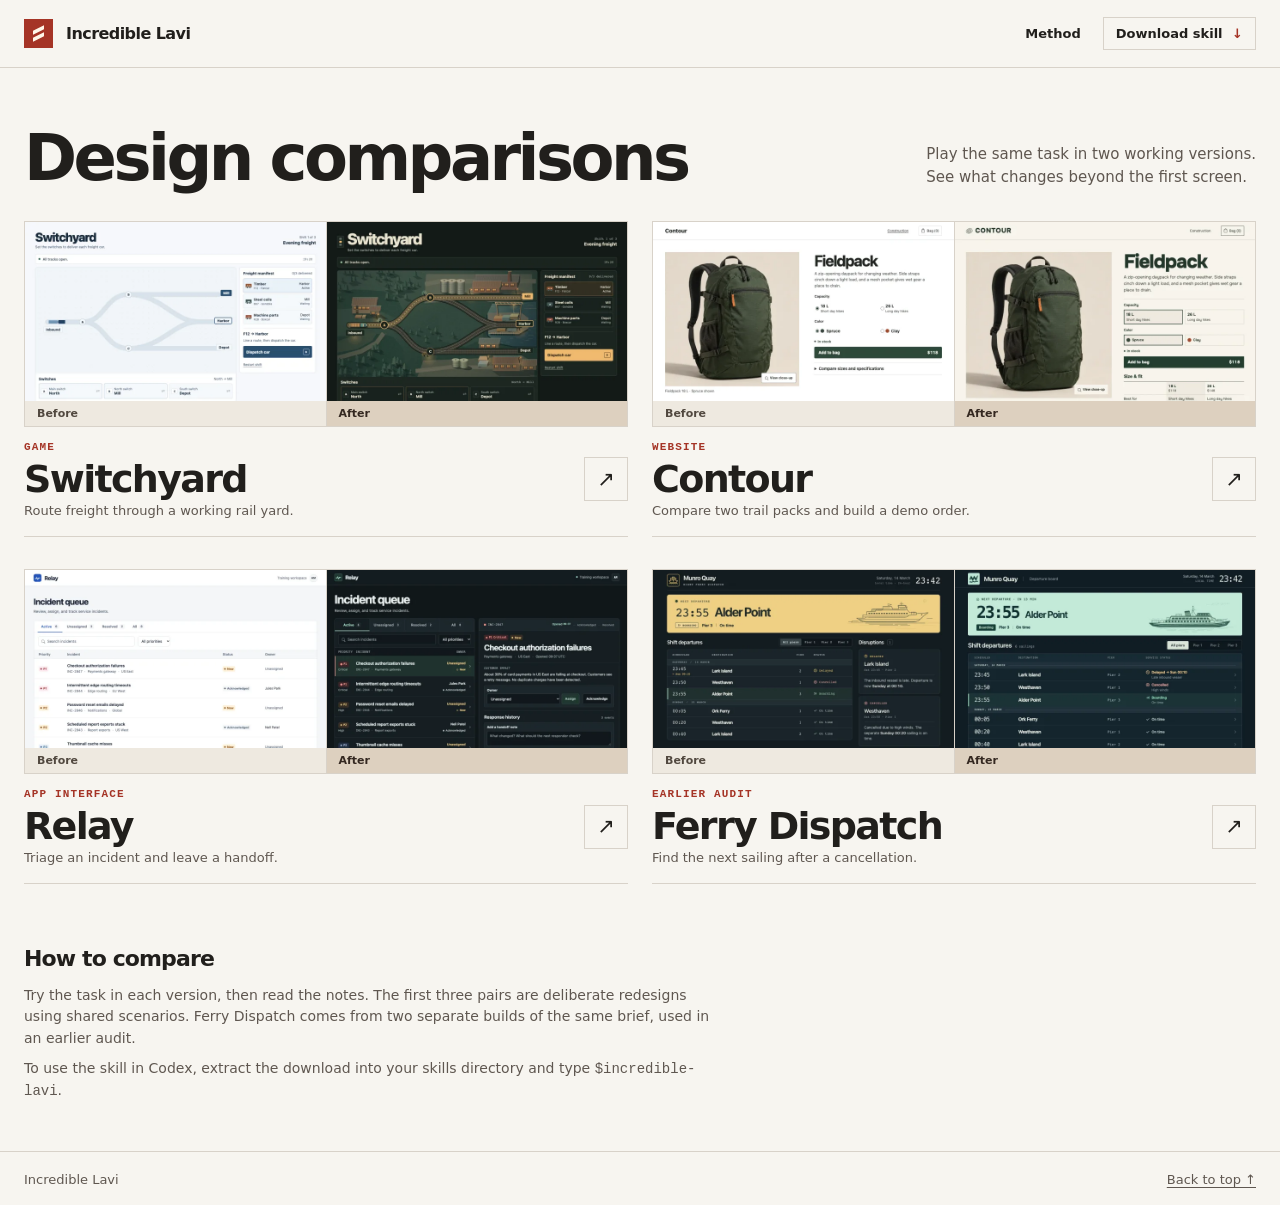
==== docs/index.html @ fb0c222a "Publish the Incredible Lavi design gallery" ====
<!doctype html>
<html lang="en">
<head>
  <meta charset="utf-8">
  <meta name="viewport" content="width=device-width, initial-scale=1">
  <meta name="description" content="Playable before-and-after design examples for the Incredible Lavi skill.">
  <title>Incredible Lavi · Design comparisons</title>
  <link rel="stylesheet" href="gallery.css">
  <script src="gallery.js" defer></script>
</head>
<body>
  <header class="bar">
    <a class="brand" href="./"><span class="mark" aria-hidden="true"><i></i><i></i></span>Incredible Lavi</a>
    <nav aria-label="Project"><a href="#method">Method</a><a class="download" href="assets/incredible-lavi.zip" download>Download skill <span aria-hidden="true">↓</span></a></nav>
  </header>
  <main class="home">
    <div class="intro">
      <h1>Design comparisons</h1>
      <p>Play the same task in two working versions.<br class="wide-break"> See what changes beyond the first screen.</p>
    </div>
    <div class="grid" id="exhibits"></div>
    <noscript><p>Compare the standalone examples.</p><ul>
      <li>Switchyard <a href="examples/switchyard/before.html">Before</a> · <a href="examples/switchyard/after.html">After</a></li>
      <li>Contour <a href="examples/contour/before.html">Before</a> · <a href="examples/contour/after.html">After</a></li>
      <li>Relay <a href="examples/relay/before.html">Before</a> · <a href="examples/relay/after.html">After</a></li>
      <li>Ferry Dispatch <a href="examples/ferry/before.html">Before</a> · <a href="examples/ferry/after.html">After</a></li>
    </ul></noscript>
    <section class="method" id="method">
      <h2>How to compare</h2>
      <p>Try the task in each version, then read the notes. The first three pairs are deliberate redesigns using shared scenarios. Ferry Dispatch comes from two separate builds of the same brief, used in an earlier audit.</p>
      <p>To use the skill in Codex, extract the download into your skills directory and type <code>$incredible-lavi</code>.</p>
    </section>
  </main>
  <footer class="site-foot"><span>Incredible Lavi</span><a href="#top" id="back-top">Back to top ↑</a></footer>
</body>
</html>
---- docs/gallery.css ----
:root {
  font-family: "Avenir Next", "Segoe UI", system-ui, sans-serif;
  color: #211f1c;
  background: #f7f5f0;
  accent-color: #a53426;
  --line: #d8d2c9;
  --muted: #5f5750;
}
* { box-sizing: border-box; }
body { margin: 0; }
[hidden] { display: none !important; }
a { color: inherit; text-underline-offset: .2em; }
button, a { -webkit-tap-highlight-color: transparent; }
:focus-visible { outline: 3px solid #a53426; outline-offset: 4px; }
.bar {
  display: flex; justify-content: space-between; align-items: center;
  min-height: 68px; padding: 12px max(24px, calc((100vw - 1280px) / 2));
  border-bottom: 1px solid var(--line);
  gap: 12px;
}
.brand, .bar nav { display: flex; align-items: center; gap: 13px; }
.brand { font-size: 16px; font-weight: 800; letter-spacing: -.035em; text-decoration: none; white-space: nowrap; }
.bar nav { gap: 22px; font-size: 13px; font-weight: 650; }
.bar nav a { text-decoration: none; white-space: nowrap; }
.bar nav a:hover { text-decoration: underline; }
.mark {
  width: 29px; height: 29px; flex: 0 0 29px; display: grid; place-content: center;
  gap: 3px; border: 1px solid #a53426; background: #a53426;
}
.mark i { display: block; width: 11px; height: 4px; background: #fff7e9; transform: skewY(-26deg); }
.download { padding: 8px 12px; border: 1px solid var(--line); }
.download span { padding-left: 5px; color: #a53426; }
.home { width: min(calc(100% - 48px), 1280px); margin: auto; }
.intro {
  display: flex; flex-wrap: wrap; justify-content: space-between; align-items: end;
  gap: 18px; margin: 58px 0 30px;
}
h1, h2, p, figure { margin: 0; }
h1 { font-size: clamp(36px, 5vw, 67px); line-height: 1.02; font-weight: 700; letter-spacing: -.055em; }
.intro p { padding-bottom: 3px; color: var(--muted); font-size: 15px; line-height: 1.5; }
.grid { display: grid; grid-template-columns: repeat(2, minmax(0, 1fr)); gap: 32px 24px; }
.exhibit { min-width: 0; }
.exhibit-link { display: block; text-decoration: none; }
.pair { display: grid; grid-template-columns: 1fr 1fr; gap: 1px; border: 1px solid var(--line); background: var(--line); }
.pair figure { overflow: hidden; min-width: 0; display: flex; flex-direction: column; background: #ebe6dc; }
.pair img { display: block; width: 100%; height: auto; aspect-ratio: 700 / 416; object-fit: cover; }
.pair figcaption { padding: 6px 12px; font-size: 11px; font-weight: 720; color: #51483f; background: #eee9e0; }
.pair figure:last-child figcaption { background: #ddd0bf; color: #342821; }
.exhibit-info { display: flex; align-items: center; justify-content: space-between; gap: 14px; padding: 14px 0 18px; border-bottom: 1px solid var(--line); }
.exhibit-info h2 { font-size: clamp(25px, 3.3vw, 38px); letter-spacing: -.044em; line-height: 1.06; margin: 4px 0; font-weight: 700; }
.exhibit-info p { color: var(--muted); font-size: 13px; }
.medium, .exhibit-info .medium { font: 700 11px/1.25 ui-monospace, monospace; text-transform: uppercase; letter-spacing: .105em; color: #a53426; }
.arrow { display: grid; place-items: center; width: 44px; height: 44px; flex: 0 0 44px; border: 1px solid var(--line); font-size: 21px; line-height: 1; transition: background .15s, color .15s; }
.exhibit-link:hover .arrow { background: #24201e; color: #fff; border-color: #24201e; }
.method { max-width: 700px; margin: 58px 0 48px; font-size: 14px; line-height: 1.55; color: var(--muted); }
.method h2 { margin-bottom: 8px; color: #211f1c; font-size: 22px; letter-spacing: -.04em; }
.method p + p { margin-top: 8px; }
.site-foot { border-top: 1px solid var(--line); display: flex; justify-content: space-between; padding: 20px max(24px, calc((100vw - 1280px) / 2)); color: var(--muted); font-size: 13px; }

.compare { width: min(calc(100% - 40px), 1600px); margin: 0 auto 24px; }
.compare-top { display: flex; justify-content: space-between; align-items: end; gap: 12px 32px; padding: 24px 0 14px; }
.compare-top h1 { margin: 4px 0 0; font-size: clamp(36px, 5vw, 57px); letter-spacing: -.052em; }
.compare-top p { max-width: 400px; font-size: 14px; line-height: 1.5; color: var(--muted); }
.notes { padding-bottom: 10px; font-size: 13px; color: var(--muted); }
.notes p { margin-top: 6px; max-width: 610px; line-height: 1.5; }
.notes summary { width: max-content; cursor: pointer; font-weight: 650; }
.toolbar { display: flex; align-items: center; justify-content: space-between; padding: 8px 0 10px; border-top: 1px solid var(--line); gap: 8px; }
.toolbar a { font-size: 13px; font-weight: 650; text-decoration: none; white-space: nowrap; }
.toolbar a:hover { text-decoration: underline; }
.switch { display: flex; gap: 3px; padding: 3px; background: #eae4da; border: 1px solid var(--line); }
.switch button { min-height: 31px; border: 0; background: transparent; padding: 3px 12px; line-height: 1.2; font-family: inherit; font-size: 12px; font-weight: 700; color: #342c26; cursor: pointer; }
.switch button[aria-pressed="true"] { background: #24201e; color: #fff; }
.frames { display: grid; grid-template-columns: minmax(0, 1fr); gap: 12px; }
[data-view="side"] .frames { grid-template-columns: repeat(2, minmax(0, 1fr)); }
[data-view="side"] #standalone { display: none; }
[data-view="before"] .pane-label, [data-view="after"] .pane-label { display: none; }
.pane { min-width: 0; border: 1px solid var(--line); background: white; }
.pane-label { display: flex; justify-content: space-between; align-items: center; padding: 7px 11px; font-size: 12px; background: #eee9e0; }
.pane-label a { color: var(--muted); }
.pane iframe { display: block; width: 100%; height: max(630px, calc(100dvh - 270px)); border: 0; }
@media (max-width: 1050px) { [data-mode="side"] { display: none; } }
@media (max-width: 690px) {
  .bar { padding: 10px 16px; min-height: 58px; }
  .bar nav { gap: 12px; font-size: 12px; }
  .bar nav a:first-child { display: none; }
  .home, .compare { width: calc(100% - 32px); }
  .intro { margin: 36px 0 22px; gap: 11px; }
  .intro h1 { max-width: 18ch; }
  .intro p { font-size: 14px; }
  .wide-break { display: none; }
  .grid { grid-template-columns: minmax(0, 1fr); gap: 20px; }
  .exhibit-info { padding: 11px 0 15px; }
  .method { margin-top: 36px; }
  .compare-top { flex-wrap: wrap; padding-top: 14px; }
  .pane iframe { height: max(560px, calc(100dvh - 246px)); }
}
@media(prefers-reduced-motion: reduce) { .arrow { transition: none; } }
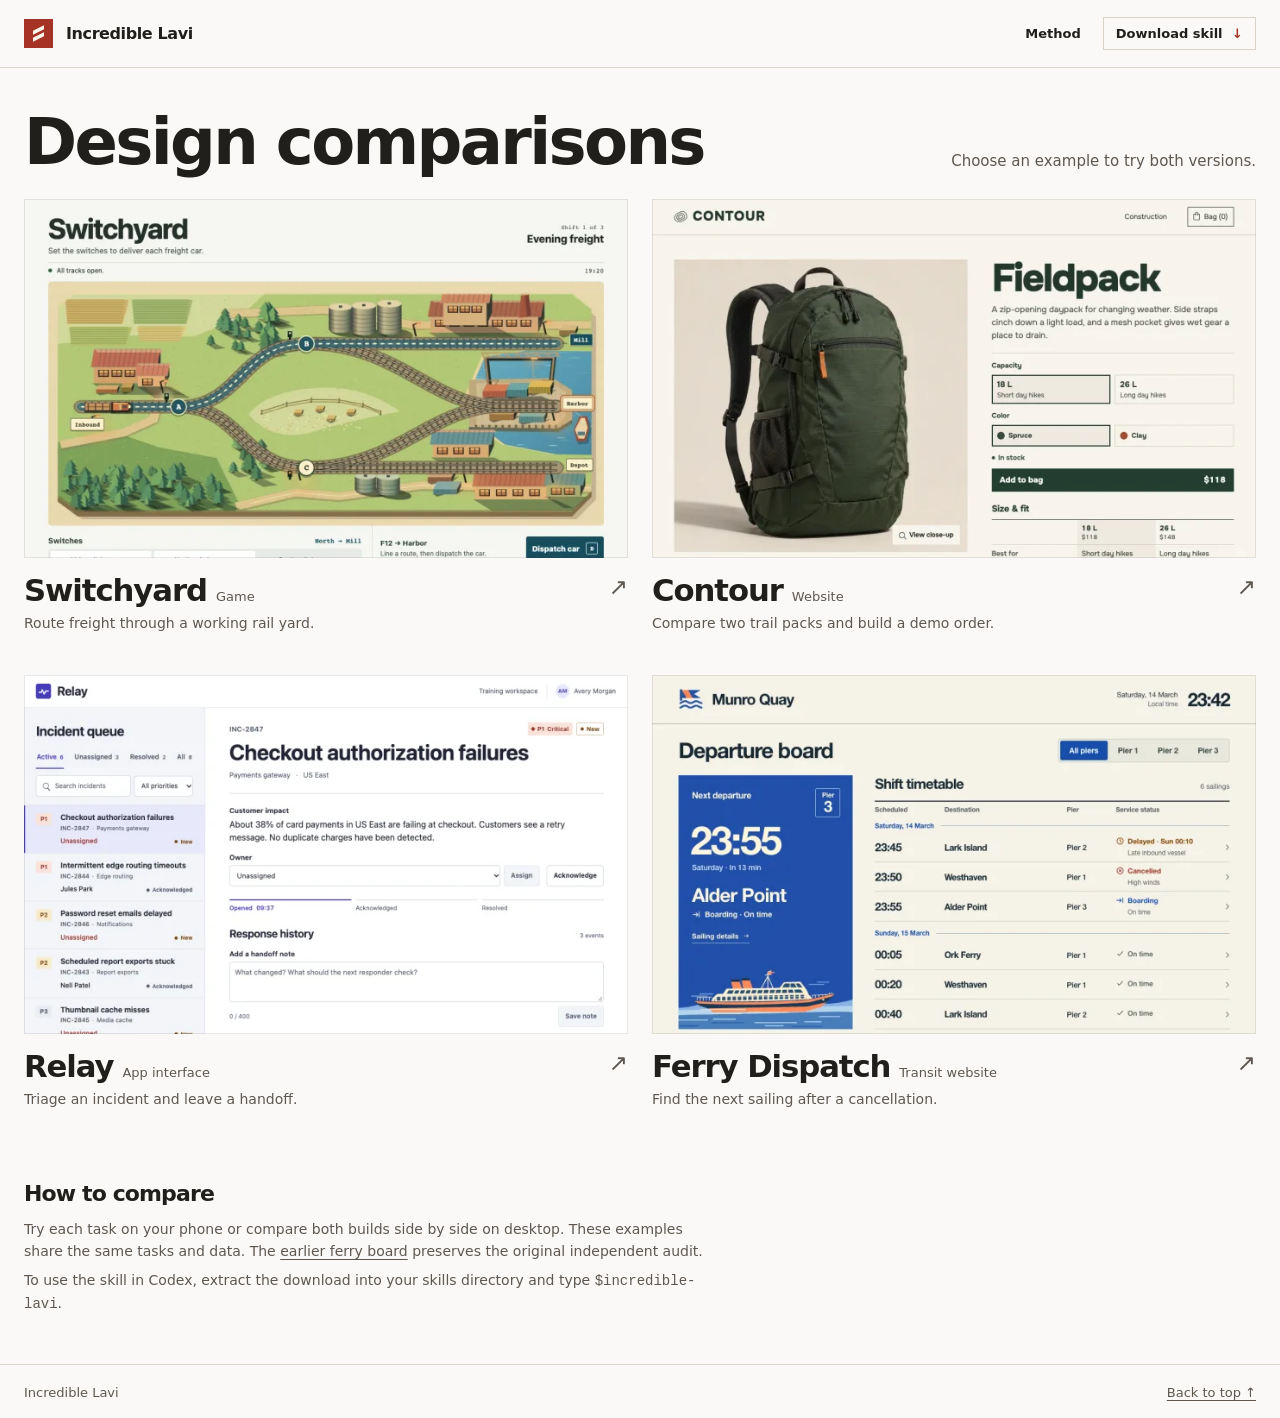
==== commit 92db0e7b: "Publish revised screen art direction and three redesigned demos" ====
--- a/docs/index.html
+++ b/docs/index.html
@@ -16,7 +16,7 @@
   <main class="home">
     <div class="intro">
       <h1>Design comparisons</h1>
-      <p>Play the same task in two working versions.<br class="wide-break"> See what changes beyond the first screen.</p>
+      <p>Choose an example to try both versions.</p>
     </div>
     <div class="grid" id="exhibits"></div>
     <noscript><p>Compare the standalone examples.</p><ul>
@@ -27,7 +27,7 @@
     </ul></noscript>
     <section class="method" id="method">
       <h2>How to compare</h2>
-      <p>Try the task in each version, then read the notes. The first three pairs are deliberate redesigns using shared scenarios. Ferry Dispatch comes from two separate builds of the same brief, used in an earlier audit.</p>
+      <p>Try each task on your phone or compare both builds side by side on desktop. These examples share the same tasks and data. The <a href="examples/ferry/audit-after.html">earlier ferry board</a> preserves the original independent audit.</p>
       <p>To use the skill in Codex, extract the download into your skills directory and type <code>$incredible-lavi</code>.</p>
     </section>
   </main>
--- a/docs/gallery.css
+++ b/docs/gallery.css
@@ -1,7 +1,7 @@
 :root {
-  font-family: "Avenir Next", "Segoe UI", system-ui, sans-serif;
+  font-family: -apple-system, BlinkMacSystemFont, "Segoe UI", system-ui, sans-serif;
   color: #211f1c;
-  background: #f7f5f0;
+  background: #faf9f7;
   accent-color: #a53426;
   --line: #d8d2c9;
   --muted: #5f5750;
@@ -19,7 +19,7 @@
   gap: 12px;
 }
 .brand, .bar nav { display: flex; align-items: center; gap: 13px; }
-.brand { font-size: 16px; font-weight: 800; letter-spacing: -.035em; text-decoration: none; white-space: nowrap; }
+.brand { font-size: 16px; font-weight: 650; letter-spacing: -.025em; text-decoration: none; white-space: nowrap; }
 .bar nav { gap: 22px; font-size: 13px; font-weight: 650; }
 .bar nav a { text-decoration: none; white-space: nowrap; }
 .bar nav a:hover { text-decoration: underline; }
@@ -33,25 +33,23 @@
 .home { width: min(calc(100% - 48px), 1280px); margin: auto; }
 .intro {
   display: flex; flex-wrap: wrap; justify-content: space-between; align-items: end;
-  gap: 18px; margin: 58px 0 30px;
+  gap: 18px; margin: 42px 0 24px;
 }
 h1, h2, p, figure { margin: 0; }
-h1 { font-size: clamp(36px, 5vw, 67px); line-height: 1.02; font-weight: 700; letter-spacing: -.055em; }
+h1 { font-size: clamp(36px, 5vw, 67px); line-height: 1.02; font-weight: 700; letter-spacing: -.041em; }
 .intro p { padding-bottom: 3px; color: var(--muted); font-size: 15px; line-height: 1.5; }
 .grid { display: grid; grid-template-columns: repeat(2, minmax(0, 1fr)); gap: 32px 24px; }
 .exhibit { min-width: 0; }
 .exhibit-link { display: block; text-decoration: none; }
-.pair { display: grid; grid-template-columns: 1fr 1fr; gap: 1px; border: 1px solid var(--line); background: var(--line); }
-.pair figure { overflow: hidden; min-width: 0; display: flex; flex-direction: column; background: #ebe6dc; }
-.pair img { display: block; width: 100%; height: auto; aspect-ratio: 700 / 416; object-fit: cover; }
-.pair figcaption { padding: 6px 12px; font-size: 11px; font-weight: 720; color: #51483f; background: #eee9e0; }
-.pair figure:last-child figcaption { background: #ddd0bf; color: #342821; }
-.exhibit-info { display: flex; align-items: center; justify-content: space-between; gap: 14px; padding: 14px 0 18px; border-bottom: 1px solid var(--line); }
-.exhibit-info h2 { font-size: clamp(25px, 3.3vw, 38px); letter-spacing: -.044em; line-height: 1.06; margin: 4px 0; font-weight: 700; }
-.exhibit-info p { color: var(--muted); font-size: 13px; }
-.medium, .exhibit-info .medium { font: 700 11px/1.25 ui-monospace, monospace; text-transform: uppercase; letter-spacing: .105em; color: #a53426; }
-.arrow { display: grid; place-items: center; width: 44px; height: 44px; flex: 0 0 44px; border: 1px solid var(--line); font-size: 21px; line-height: 1; transition: background .15s, color .15s; }
-.exhibit-link:hover .arrow { background: #24201e; color: #fff; border-color: #24201e; }
+.preview { background: #efede8; overflow: hidden; outline: 1px solid #29241e1a; outline-offset: -1px; }
+.preview img { display: block; width: 100%; height: auto; aspect-ratio: 700/416; }
+.exhibit-info { display: flex; align-items: flex-start; justify-content: space-between; gap: 14px; padding: 15px 0 10px; }
+.exhibit-info h2 { display: inline; font-size: clamp(22px, 2.4vw, 31px); line-height: 1.16; letter-spacing: -.035em; font-weight: 650; }
+.exhibit-info p { color: var(--muted); font-size: 14px; line-height: 1.45; margin-top: 4px; }
+.exhibit-info .category { display: inline; margin-left: 9px; font-size: 13px; }
+.medium { color: var(--muted); font-size: 13px; font-weight: 600; }
+.arrow { margin-top: 1px; font-size: 23px; color: var(--muted); }
+.exhibit-link:hover .arrow, .exhibit-link:hover h2 { color: #a53426; }
 .method { max-width: 700px; margin: 58px 0 48px; font-size: 14px; line-height: 1.55; color: var(--muted); }
 .method h2 { margin-bottom: 8px; color: #211f1c; font-size: 22px; letter-spacing: -.04em; }
 .method p + p { margin-top: 8px; }
@@ -59,7 +57,7 @@
 
 .compare { width: min(calc(100% - 40px), 1600px); margin: 0 auto 24px; }
 .compare-top { display: flex; justify-content: space-between; align-items: end; gap: 12px 32px; padding: 24px 0 14px; }
-.compare-top h1 { margin: 4px 0 0; font-size: clamp(36px, 5vw, 57px); letter-spacing: -.052em; }
+.compare-top h1 { margin: 4px 0 0; font-size: clamp(36px, 5vw, 57px); letter-spacing: -.035em; }
 .compare-top p { max-width: 400px; font-size: 14px; line-height: 1.5; color: var(--muted); }
 .notes { padding-bottom: 10px; font-size: 13px; color: var(--muted); }
 .notes p { margin-top: 6px; max-width: 610px; line-height: 1.5; }
@@ -87,11 +85,9 @@
   .intro { margin: 36px 0 22px; gap: 11px; }
   .intro h1 { max-width: 18ch; }
   .intro p { font-size: 14px; }
-  .wide-break { display: none; }
   .grid { grid-template-columns: minmax(0, 1fr); gap: 20px; }
   .exhibit-info { padding: 11px 0 15px; }
   .method { margin-top: 36px; }
   .compare-top { flex-wrap: wrap; padding-top: 14px; }
   .pane iframe { height: max(560px, calc(100dvh - 246px)); }
 }
-@media(prefers-reduced-motion: reduce) { .arrow { transition: none; } }
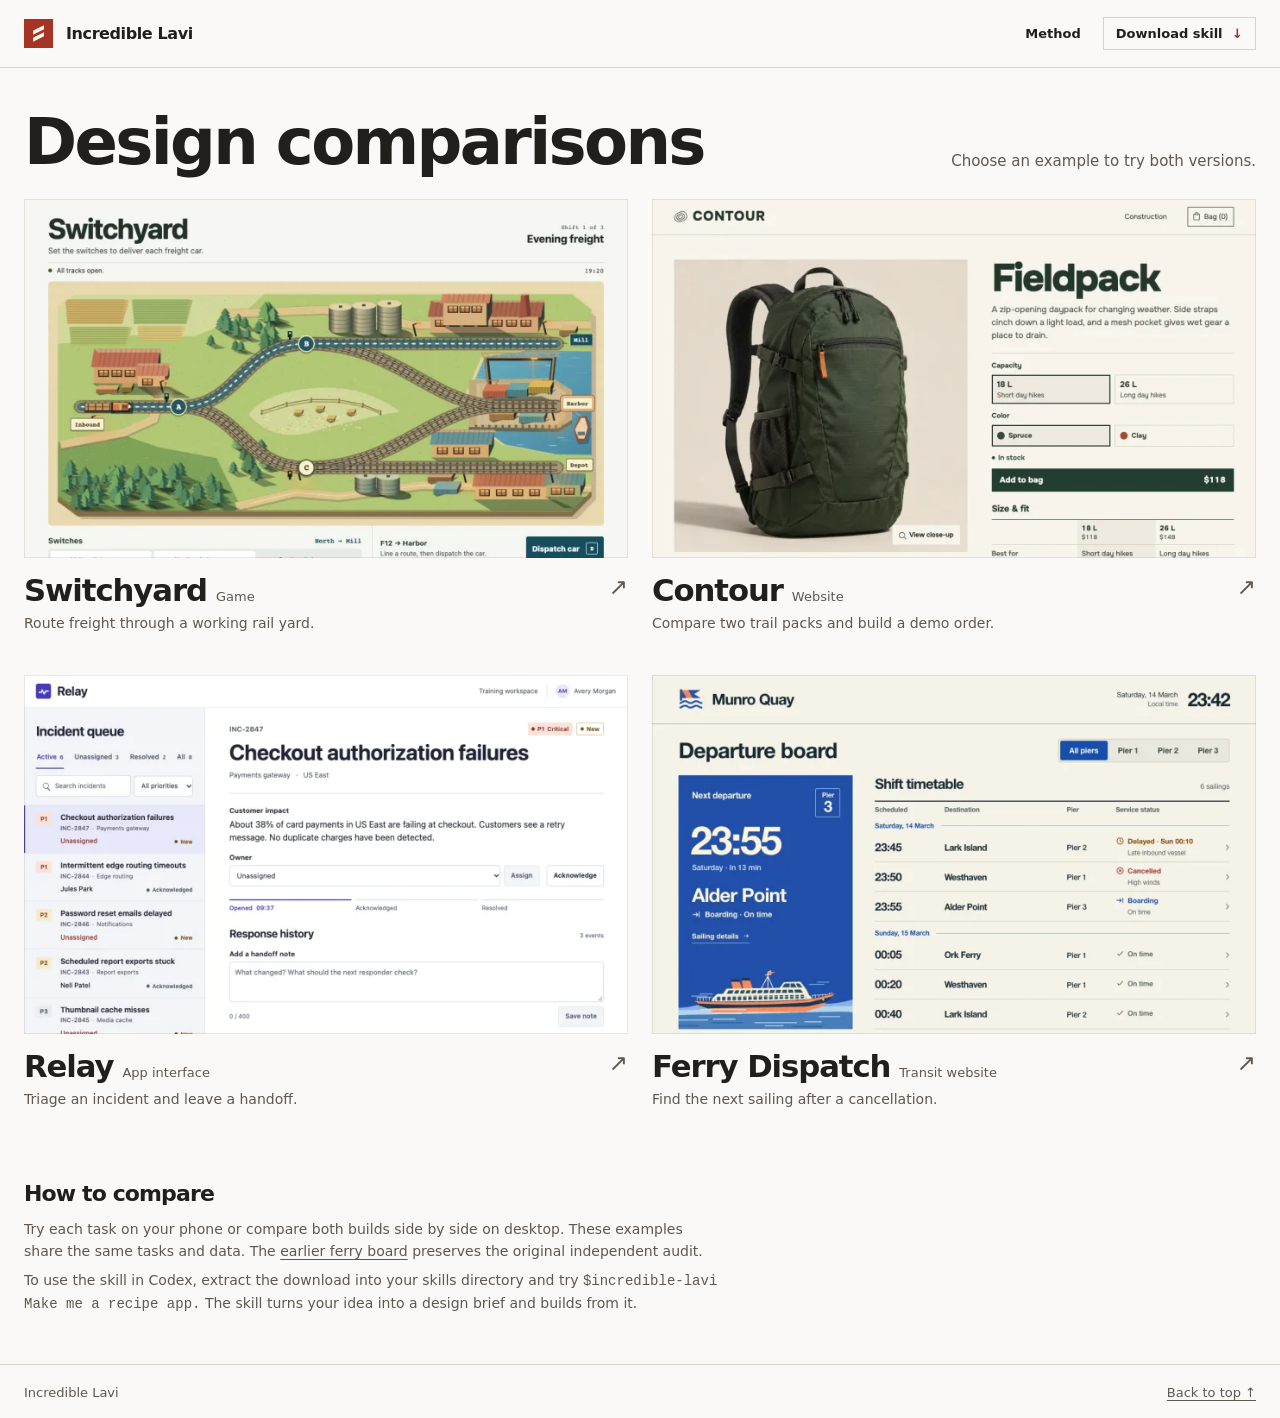
==== commit 7743a03f: "Let users start a design with an everyday request" ====
--- a/docs/index.html
+++ b/docs/index.html
@@ -28,7 +28,7 @@
     <section class="method" id="method">
       <h2>How to compare</h2>
       <p>Try each task on your phone or compare both builds side by side on desktop. These examples share the same tasks and data. The <a href="examples/ferry/audit-after.html">earlier ferry board</a> preserves the original independent audit.</p>
-      <p>To use the skill in Codex, extract the download into your skills directory and type <code>$incredible-lavi</code>.</p>
+      <p>To use the skill in Codex, extract the download into your skills directory and try <code>$incredible-lavi Make me a recipe app.</code> The skill turns your idea into a design brief and builds from it.</p>
     </section>
   </main>
   <footer class="site-foot"><span>Incredible Lavi</span><a href="#top" id="back-top">Back to top ↑</a></footer>
